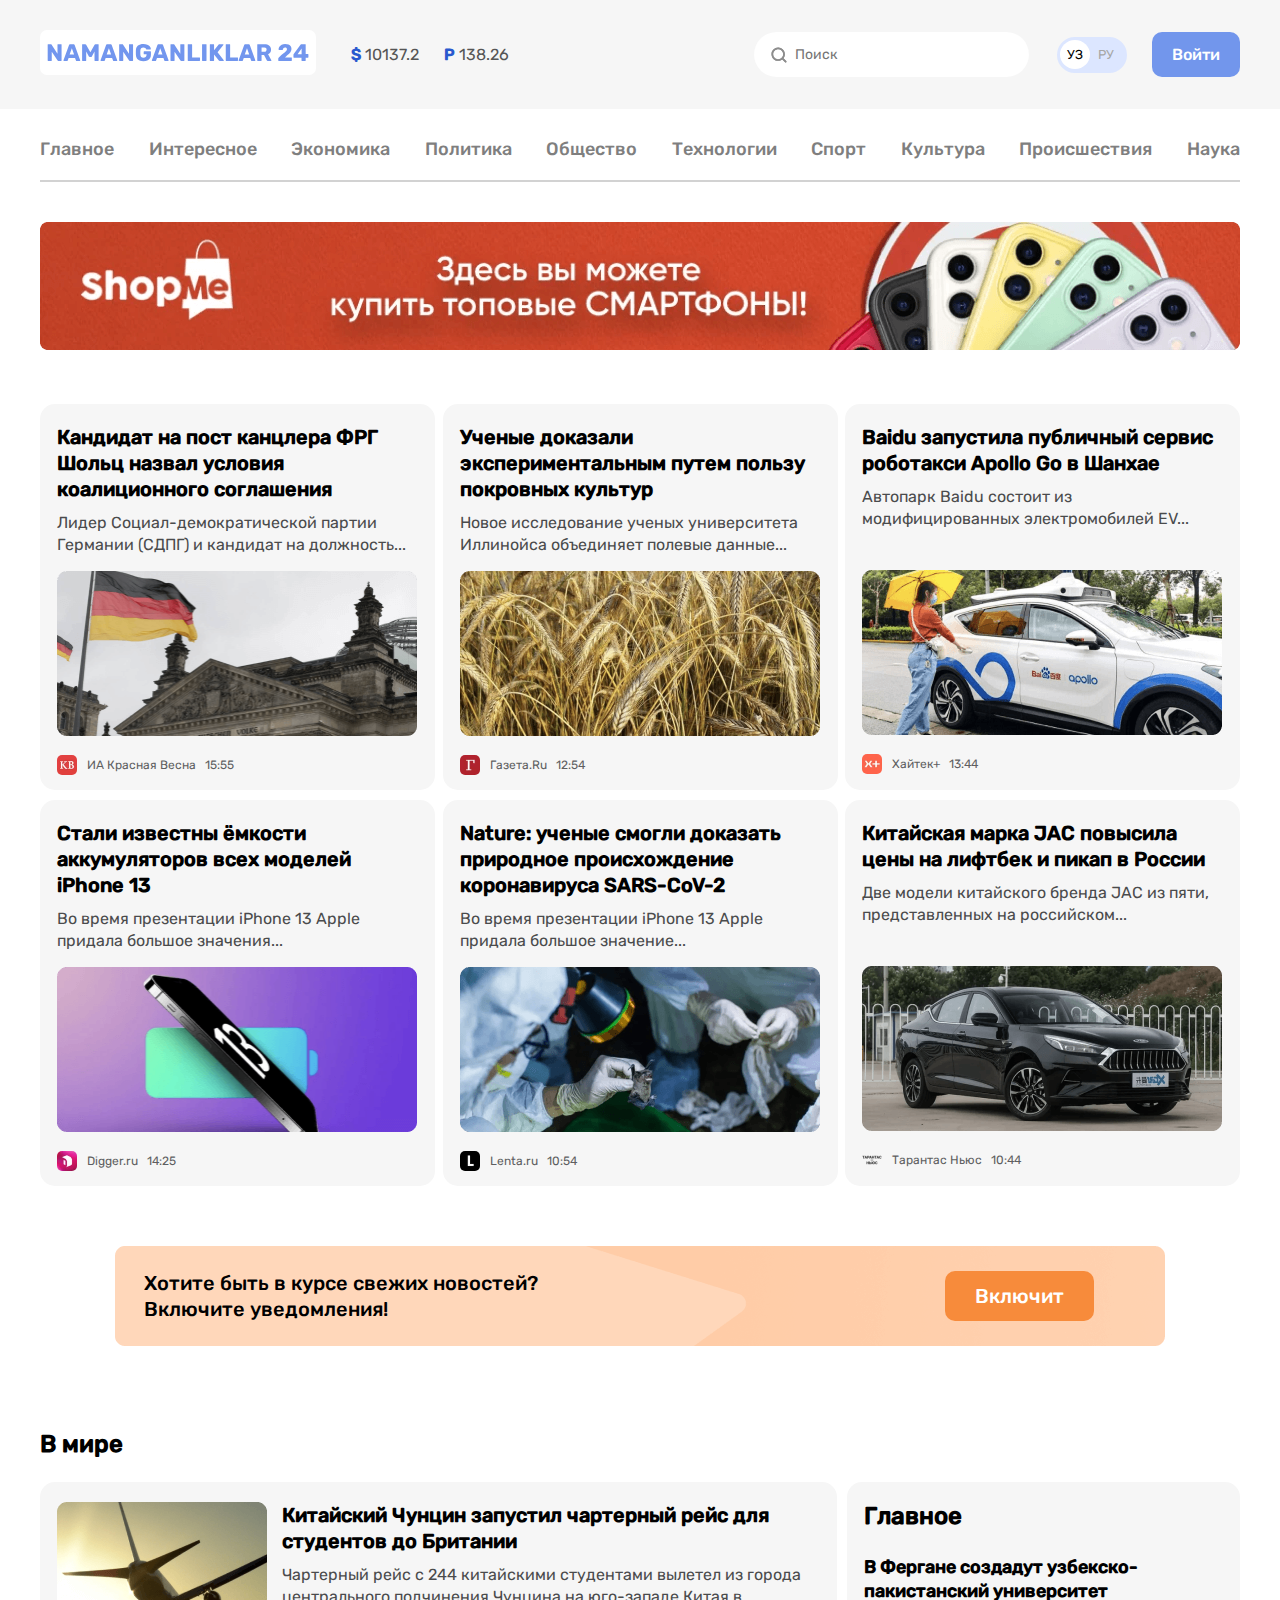
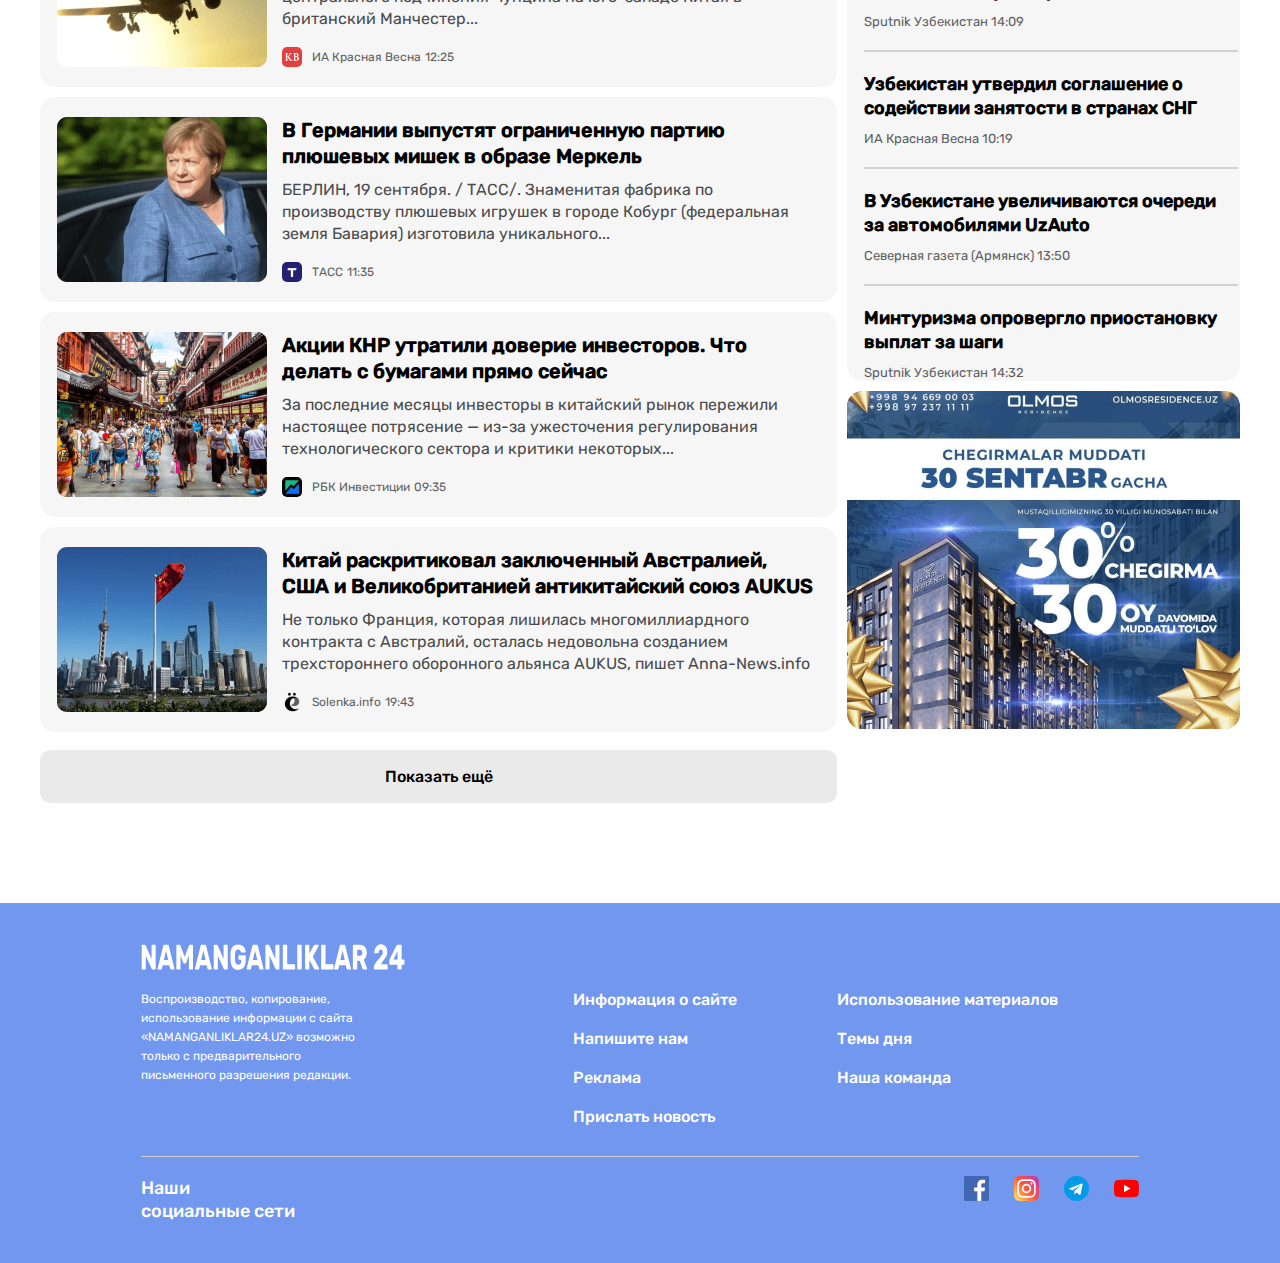
==== index.html @ 9ecb99a7 "pagetwo.html" ====
<!DOCTYPE html>
<html lang="en">
<head>
  <meta charset="UTF-8">
  <meta http-equiv="X-UA-Compatible" content="IE=edge">
  <meta name="viewport" content="width=device-width, initial-scale=1.0">
  <link rel="stylesheet" href="./main.css">
  <title>10-lesson</title>
</head>
<body>
  
  <!-- start heider -->
  <header class="site-header">
    <div class="header__box">
      <div class="container">
        <div class="namanganliklar__box">
          <a class="logotip__link" href="./index.html"><img class="logotip__img" src="./images/NAMANGANLIKLAR24.svg" width="276" height="45" alt="NAMANGANLIKLAR24"></a>
        
        <ul class="money__list">
          <li class="money__item money__item__add">
            <span class="money">$ </span>10137.2
          </li>
          <li class="money__item">
            <span class="money">P </span>138.26
          </li>
        </ul>
        <form class="search__box" action="https://echo.htmlacademy.ru/" method="get">
          <input class="form__input" type="search" name="search__site" aria-label="search" placeholder="Поиск">
        </form>
        <div class="language__box">
          <span class="uz">УЗ</span>
          <span class="ru">РУ</span>
        </div>
        <a class="botton__link" href="#">Войти</a>
        <!-- <button class="site__button" type="submit">Войти</button> -->
        </div>
      </div>
    </div>
    <div class="container">
      <nav class="navigation">
        <ul class="list">
          <li class="item">
            <a class="item__link" href="./index.html">Главное</a>
          </li>
          <li class="item">
            <a class="item__link" href="./pagetwo.html">Интересное</a>
          </li>
          <li class="item">
            <a class="item__link" href="#">Экономика</a>
          </li>
          <li class="item">
            <a class="item__link" href="#">Политика</a>
          </li>
          <li class="item">
            <a class="item__link" href="#">Общество</a>
          </li>
          <li class="item">
            <a class="item__link" href="#">Технологии</a>
          </li>
          <li class="item">
            <a class="item__link" href="#">Спорт</a>
          </li>
          <li class="item">
            <a class="item__link" href="#">Культура</a>
          </li>
          <li class="item">
            <a class="item__link" href="#">Происшествия</a>
          </li>
          <li class="item">
            <a class="item__link" href="#">Наука</a>
          </li>
        </ul>
        <hr class="site__hr">
      </nav>
    </div>
  </header>
  <!-- end heider -->

  <!-- main start -->
  <main class="site__main">
  <!-- start aside -->
  <aside class="site__aside">
    <div class="container">
      <a class="aside__link" href="#">
        <img class="aside__img" src="./images/aside.png" width="1200" height="128" alt="advertising of smartphones">
      </a>
    </div>
  </aside>
  <!-- end aside -->

  <!-- start section -->
  <section class="section__news">
    <div class="container">
      <h1 class="site__title">Daily messages</h1>
      <h2 class="site__news__title">Access to messages</h2>
      <ul class="news__list">
        <li class="news__item news__add">
          <a class="site__shooting" href="#">
            <div class="news__box">
            <h3 class="news__title">Кандидат на пост канцлера ФРГ Шольц назвал условия коалиционного соглашения</h3>
            <p class="news__text">Лидер Социал-демократической партии Германии (СДПГ) и кандидат на должность...</p>
          </div>
          <img class="news__img" src="./images/image1.png" width="360" height="165" alt="Germany flag">
          <div class="advertising__box">
            <img class="advertising__img" src="./images/image1.1.svg" width="20" height="20" alt="KB logotip">
            <span class="advertising__text">ИА Красная Весна</span>
            <time class="datetime">15:55</time>
          </div>
          </a>
        </li>
        <li class="news__item news__add">
          <a class="site__shooting" href="#">
            <div class="news__box">
            <h3 class="news__title">Ученые доказали экспериментальным путем пользу покровных культур</h3>
            <p class="news__text">Новое исследование ученых университета Иллинойса объединяет полевые данные... </p>
          </div>
          <img class="news__img" src="./images/image2.png" width="360" height="165" alt="wheat">
          <div class="advertising__box">
            <img class="advertising__img" src="./images/image2.2.svg" width="20" height="20" alt="G logotip">
            <span class="advertising__text">Газета.Ru</span>
            <time class="datetime">12:54</time>
          </div>
          </a>
        </li>
        <li class="news__item news__add">
          <a class="site__shooting" href="#">
            <div class="news__box box__tu">
            <h3 class="news__title">Baidu запустила публичный сервис роботакси Apollo Go в Шанхае</h3>
            <p class="news__text">Автопарк Baidu состоит из модифицированных электромобилей EV... </p>
          </div>
          <img class="news__img" src="./images/image3.png" width="360" height="165" alt="taxi">
          <div class="advertising__box">
            <img class="advertising__img" src="./images/image3.3.svg" width="20" height="20" alt="x+ logotip">
            <span class="advertising__text">Хайтек+</span>
            <time class="datetime">13:44</time>
          </div>
          </a>
        </li>
        <li class="news__item">
          <a class="site__shooting" href="#">
            <div class="news__box">
            <h3 class="news__title">Стали известны ёмкости аккумуляторов всех моделей iPhone 13</h3>
            <p class="news__text">Во время презентации iPhone 13 Apple придала большое значения...</p>
          </div>
          <img class="news__img" src="./images/image4.png" width="360" height="165" alt="phone">
          <div class="advertising__box">
            <img class="advertising__img" src="./images/image4.4.svg" width="20" height="20" alt="Digger.ru">
            <span class="advertising__text">Digger.ru</span>
            <time class="datetime">14:25</time>
          </div>
          </a>
        </li>
        <li class="news__item">
          <a class="site__shooting" href="#">
            <div class="news__box">
            <h3 class="news__title">Nature: ученые смогли доказать природное происхождение коронавируса SARS-CoV-2</h3>
            <p class="news__text">Во время презентации iPhone 13 Apple придала большое значение...</p>
          </div>
          <img class="news__img" src="./images/image5.png" width="360" height="165" alt="coronavirus">
          <div class="advertising__box">
            <img class="advertising__img" src="./images/image5.5.svg" width="20" height="20" alt="L logotip">
            <span class="advertising__text">Lenta.ru</span>
            <time class="datetime">10:54</time>
          </div>
          </a>
        </li>
        <li class="news__item">
          <a class="site__shooting" href="#">
            <div class="news__box box__tu">
            <h3 class="news__title">Китайская марка JAC повысила цены на лифтбек и пикап в России</h3>
            <p class="news__text">Две модели китайского бренда JAC из пяти, представленных на российском...</p>
          </div>
          <img class="news__img" src="./images/image6.png" width="360" height="165" alt="machine">
          <div class="advertising__box">
            <img class="advertising__img" src="./images/image6.6.svg" width="20" height="20" alt="trantas nyus logotip">
            <span class="advertising__text">Тарантас Ньюс</span>
            <time class="datetime">10:44</time>
          </div>
          </a>
        </li>
      </ul>
    </div>
  </section>
  <!-- end section -->

  <!-- start article -->
  <article class="site__article">
    <div class="container">
      <div class="connection__box">
        <div class="connection__tu">
          <p class="connection">Хотите быть в курсе свежих новостей?  Включите уведомления!</p>
        </div>
        <a class="connection__link" href="#">Включит</a>
      </div>
    </div>
  </article>
  <!-- end article -->
  <!-- start section -->
  <section class="World">
    <div class="container">
      <div class="World__box">
        <h3 class="World__title__texts">В мире</h3>
        <div class="list__box">
          <ul class="world__list">
            <li class="world__item">
                <img class="world__img" src="./images/image2.1.png" width="210" height="165" alt="airplane">
              <div class="message__box">
                <a class="world__items__link" href="#">
                  <h3 class="message__title">Китайский Чунцин запустил чартерный рейс для студентов до Британии</h3>
                </a>
                <p class="message__text">Чартерный рейс с 244 китайскими студентами вылетел из города центрального подчинения Чунцина на юго-западе Китая в британский Манчестер...</p>
                <div class="logotips__box">
                  <img class="logotip__images" src="./images/image1.1.svg" width="20" height="20" alt="KB logotip">
                  <span class="logotips__span">ИА Красная Весна </span>
                  <time class="datetime">12:25</time>
                </div>
              </div>
              </a>
            </li>
            <li class="world__item">
                <img class="world__img" src="./images/image2.2.png" width="210" height="165" alt="Bears in the guise of Merkel in Germany">
              <div class="message__box">
                <a class="world__items__link" href="#">
                  <h3 class="message__title">В Германии выпустят ограниченную партию плюшевых мишек в образе Меркель</h3>
                </a>
                <p class="message__text">БЕРЛИН, 19 сентября. / ТАСС/. Знаменитая фабрика по производству плюшевых игрушек в городе Кобург (федеральная земля Бавария) изготовила уникального...</p>
                <div class="logotips__box">
                  <img class="logotip__images" src="./images/t-logotip.svg" width="20" height="20" alt="T logotip">
                  <span class="logotips__span">ТАСС </span>
                  <time class="datetime"> 11:35</time>
                </div>
              </div>
              </a>
            </li>
            <li class="world__item">
                <img class="world__img" src="./images/image2.3.png" width="210" height="165" alt="PRC shares lost the confidence of investors">
              <div class="message__box">
                <a class="world__items__link" href="#">
                  <h3 class="message__title">Акции КНР утратили доверие инвесторов. Что делать с бумагами прямо сейчас</h3>
                </a>
                <p class="message__text">За последние месяцы инвесторы в китайский рынок пережили настоящее потрясение — из-за ужесточения регулирования технологического сектора и критики некоторых...</p>
                <div class="logotips__box">
                  <img class="logotip__images" src="./images/birja-logotip.svg" width="20" height="20" alt="birjalogotip">
                  <span class="logotips__span">РБК Инвестиции </span>
                  <time class="datetime">09:35</time>
                </div>
              </div>
              </a>
            </li>
            <li class="world__item world__item__add">
                <img class="world__img" src="./images/image2.4.png" width="210" height="165" alt="Criticized the aukus alliance against China">
              <div class="message__box">
                <a class="world__items__link" href="#">
                  <h3 class="message__title">Китай раскритиковал заключенный Австралией, США и Великобританией антикитайский союз AUKUS</h3>
                </a>
                <p class="message__text">Не только Франция, которая лишилась многомиллиардного контракта с Австралий, осталась недовольна созданием трехстороннего оборонного альянса AUKUS, пишет Anna-News.info</p>
                <div class="logotips__box">
                  <img class="logotip__images" src="./images/е-logotip.svg" width="20" height="20" alt="е logotip">
                  <span class="logotips__span">Solenka.info </span>
                  <time class="datetime">19:43</time>
                </div>
              </div>
              </a>
            </li>
          </ul>
          <div class="Main__page__box">
            <div class="page__box">
              <a class="main__page__box__link" href="./index.html">
                <h3 class="page__title">Главное</h3>
              </a>
              <ul class="page__list">
                <li class="page__item">
                  <a class="page__item__link" href="#">
                    <h4 class="title__box__text">В Фергане создадут узбекско-пакистанский университет</h4>
                <div class="datetime__box">
                  <span class="datetime__span">Sputnik Узбекистан </span>
                  <time class="datetime__main">14:09</time>
                </div>
                <hr class="site__hr">
                  </a>
                </li>
                <li class="page__item">
                  <a class="page__item__link" href="#">
                    <h4 class="title__box__text">Узбекистан утвердил соглашение о содействии занятости в странах СНГ</h4>
                <div class="datetime__box">
                  <span class="datetime__span">ИА Красная Весна </span>
                  <time class="datetime__main">10:19</time>
                </div>
                <hr class="site__hr">
                  </a>
                </li>
                <li class="page__item">
                  <a class="page__item__link" href="#">
                    <h4 class="title__box__text">В Узбекистане увеличиваются очереди за автомобилями UzAuto</h4>
                <div class="datetime__box">
                  <span class="datetime__span">Северная газета (Армянск) </span>
                  <time class="datetime__main">13:50</time>
                </div>
                <hr class="site__hr">
                  </a>
                </li>
                <li class="page__item page__item__add">
                  <a class="page__item__link" href="#">
                    <h4 class="title__box__text">Минтуризма опровергло приостановку выплат за шаги</h4>
                <div class="datetime__box datetime__box__add">
                  <span class="datetime__span">Sputnik Узбекистан </span>
                  <time class="datetime__main">14:32</time>
                </div>
                  </a>
                </li>
              </ul>
            </div>
            <aside class="aside__olmos">
              <!-- <a class="olmos__link" href="#"> -->
                <img class="olmos__img" src="./images/aside.2.png" width="393" height="338" alt="discount period until September 30">
              </a>
            </aside>

          </div>
        </div>
        <div class="next__link__box">
          <a class="next__link" href="#">Показать ещё</a>
        </div>
  
      </div>
    </div>
  </section>
  <!-- section end -->
</main>
<!-- main end -->

<!-- start footer -->
<footer class="site__footer">
  <div class="container">
    <div class="footer__box">
      <img class="footer__img" src="./images/logo2.svg" width="264" height="28" alt="logotip">
      <div class="logotip__box">
      <div class="boxx">
        <p class="footer__logotip__text">Воспроизводство, копирование, использование информации с сайта «NAMANGANLIKLAR24.UZ» возможно только с предварительного письменного разрешения редакции.</p>
      </div>
      <ul class="footer__the__list">
        <li class="footer__the__item">Информация о сайте</li>
        <li class="footer__the__item">Напишите нам</li>
        <li class="footer__the__item">Реклама</li>
        <li class="footer__the__item add">Прислать новость</li>
      </ul>
      <ul class="footer__theme__list">
        <li class="footer__theme__item">Использование материалов</li>
        <li class="footer__theme__item">Темы дня</li>
        <li class="footer__theme__item item__add">Наша команда</li>
      </ul>
    </div>
    
    <!-- <hr class="footer__hr"> -->
    <div class="logotip__footer">
      <di class="footer__text__boxx">
        <p class="footer__text">Наши социальные сети</p>
      </di>
      <ul class="logotip__list">
        <li class="logotip__item">
          <a class="logotip__item__ling__footer" href="#">
            <img class="logotip__item__img__footer" src="./images/facebook2.svg" width="25" height="25" alt="facebook">
          </a>
        </li>
        <li class="logotip__item">
          <a class="logotip__item__ling__footer" href="#">
            <img class="logotip__item__img__footer" src="./images/instagram2.svg" width="25" height="25" alt="instagram">
          </a>
        </li>
        <li class="logotip__item">
          <a class="logotip__item__ling__footer" href="#">
            <img class="logotip__item__img__footer" src="./images/telegram2.svg" width="25" height="25" alt="telegram">
          </a>
        </li>
        <li class="logotip__item logotip__item__add">
          <a class="logotip__item__ling__footer" href="#">
            <img class="logotip__item__img__footer" src="./images/youtube2.svg" width="25" height="25" alt="you tube">
          </a>
        </li>
      </ul>
    </div>
    </div>
  </div>
</footer>
<!-- end footer -->
</body>
</html>
---- main.css ----
@font-face {
  font-family: "Rubik";
  font-weight: 400;
  font-display: swap;
  src: url("./fonts/rubik-v26-cyrillic_latin-regular.woff2") format("woff2"),
       url("./fonts/rubik-v26-cyrillic_latin-regular.woff") format("woff");
}
@font-face {
  font-family: "Rubik";
  font-weight: 500;
  font-display: swap;
  src: url("./fonts/rubik-v26-cyrillic_latin-500.woff2") format("woff2"),
       url("./fonts/rubik-v26-cyrillic_latin-500.woff") format("woff");
}

* {
  box-sizing: border-box;
}
body {
  font-family: "Rubik";
  font-weight: 500;
  margin: 0;
}
/* start header */
.site-header {
  padding-bottom: 40px;
}
.header__box {
  margin-bottom: 30px;
  padding: 30px 0;
  background-color: #F6F6F6;
}
.container {
  width: 1240px;
  margin-right: auto;
  margin-left: auto;
  padding-right: 20px;
  padding-left: 20px;
}
.namanganliklar__box {
  display: flex;
  align-items: center;
}
.logotip__link {
  margin-right: 35px;
}
.money__list {
  display: flex;
  margin-top: 0;
  margin-right: auto;
  margin-bottom: 0;
  padding-left: 0;
  list-style: none;
}
.money__item {
  font-weight: 400;
  line-height: 19px;
  color: #555555;
}
.money__item__add {
  margin-right: 25px;
}
.money {
  font-weight: 700;
  line-height: 19px;
  color: #2959CE;
}
.search__box {
  margin-right: 28px;
  /* display: flex; */
  /* align-items: center; */
  /* margin-right: 25px; */
  /* padding-top: 12px; */
  /* padding-right: 192px; */
  /* padding-bottom: 12px; */
  /* padding-left: 15px; */
  /* border-radius: 60px; */
  /* background-color: #fff; */
}
.form__input {
  width: 275px;
  /* height: 45px; */
  font-family: "Rubik", "Arial", sans-serif;
  font-style: normal;
  font-weight: 400;
  font-size: 14px;
  line-height: 17px;
  color: #8d8d8d;
  padding-top: 14px;
  padding-bottom: 14px;
  padding-left: 41px;
  border: none;
  background-image: url("./images/search.svg");
  background-position: 15px center;
  background-repeat: no-repeat;
  border-radius: 60px;
}
.search {
  font-weight: 400;
  font-size: 14px;
  line-height: 17px;
  color: #8D8D8D;
}
.language__box {
  width: 70px;
  height: 36px;
  display: flex;
  /* justify-content: center; */
  align-items: center;
  margin-right: 25px;
  border: 3px solid #DCE6FF;
  background-color: #DCE6FF;
  border-radius: 39px;
}
.uz {
  margin-right: 8px;
  padding-top: 7px;
  padding-right: 7px;
  padding-bottom: 7px;
  padding-left: 7px;
  font-weight: 400;
  font-size: 13px;
  line-height: 15px;
  background-color: #fff;
  border-radius: 50%;
}
.ru {
  font-weight: 400;
  font-size: 13px;
  line-height: 15px;
  color: #A6A6A6;
}
.botton__link {
  padding-top: 13px;
  padding-right: 20px;
  padding-bottom: 13px;
  padding-left: 20px;
  text-decoration: none;
  line-height: 19px;
  background-color: #7296EC;
  color: #fff;
  border-radius: 10px;
}
/* .site__button {
  line-height: 19px;
  color: #fff;
  padding-top: 13px;
  padding-right: 20px;
  padding-bottom: 13px;
  padding-left: 20px;
  background-color: #7296ec;
  border-radius: 10px;
  border: none;
} */
.navigation {
}
.list {
  display: flex;
  justify-content: space-between;
  margin-top: 0;
  margin-bottom: 20px;
  padding-left: 0;
}
.item {
  list-style: none;
}
.item__link {
  text-decoration: none;
  font-size: 18px;
  line-height: 21px;
  text-align: center;
  color: #7F7F7F;
}
.site__hr {
  margin-top: 0;
  margin-bottom: 0;
  border: 1px solid #D1D1D1;
}
/* end header */

/* start aside */
.site__aside {
}
/* end aside */

/* start section */
.section__news {
  padding-top: 50px;
  padding-bottom: 60px;
}
.site__title {
  position: absolute;
  width: 1px;
  height: 1px;
  margin: -1px;
  padding: 0;
  overflow: hidden;
  border: 0;
  clip: rect(0 0 0 0)
}
.site__news__title {
  position: absolute;
  width: 1px;
  height: 1px;
  margin: -1px;
  padding: 0;
  overflow: hidden;
  border: 0;
  clip: rect(0 0 0 0)
}
.news__list {
  display: flex;
  flex-wrap: wrap;
  justify-content: space-between;
  margin-top: 0;
  margin-bottom: 0;
  padding-left: 0;
}
.news__item {
  padding-top: 20px;
  padding-right: 18px;
  padding-bottom: 15px;
  padding-left: 17px;
  list-style: none;
  background-color: #f6f6f6;
  border-radius: 15px;
}
.news__add {
  margin-bottom: 10px;
}
.site__shooting {
  text-decoration: none;
}
.news__box {
  width: 360px;
  margin-bottom: 15px;
}
.box__tu {
  margin-bottom: 40px;
}
.news__title {
  margin-top: 0;
  margin-bottom: 10px;
  font-size: 20px;
  line-height: 26px;
  color: #000;
}
.news__text {
  margin-top: 0;
  margin-bottom: 0;
  font-weight: 400;
  font-size: 16px;
  line-height: 22px;
  color: #4A4B4C;

}
.news__img {
  margin-bottom: 15px;
}
.advertising__box {
  display: flex;
  align-items: center;
}
.advertising__img {
  margin-right: 10px;
}
.advertising__text {
  margin-right: 5px;
  font-weight: 400;
  font-size: 12px;
  line-height: 14px;
  color: #5E5F61;

}
.datetime {
  font-weight: 400;
  font-size: 12px;
  line-height: 14px;
  color: #5E5F61;

}
/* end section */

/* start article */
.site__article {
  padding-bottom: 60px;
}
.connection__box {
  width: 1050px;
  height: 100px;
  display: flex;
  justify-content: space-between;
  align-items: center;
  margin-right: auto;
  margin-left: auto;
  padding-right: 71px;
  padding-left: 29px;
  background: url("./images/bacground.png");
  background-repeat: no-repeat;
}
.connection__tu {
  width: 404px;
}
.connection {
  margin-top: 0;
  margin-bottom: 0;
  font-size: 20px;
  line-height: 26px;
}
.connection__link {
  padding-top: 13px;
  padding-right: 30px;
  padding-bottom: 13px;
  padding-left: 30px;
  text-decoration: none;
  font-size: 20px;
  line-height: 24px;
  background-color: #f78b3b;
  border-radius: 10px;
  color: #fff;
}
/* end article */

/* start section */
.World {
}
.World__box {
  padding-bottom: 100px;
}
.World__title__texts {
  font-size: 24px;
  line-height: 28px;
}
.list__box {
  display: flex;
  justify-content: space-between;
  margin-bottom: 17px;
}
.world__list {
  margin-top: 0;
  margin-bottom: 0;
  padding-left: 0;
}
.world__item {
  width: 797px;
  display: flex;
  margin-bottom: 10px;
  padding-top: 20px;
  padding-right: 20px;
  padding-bottom: 20px;
  padding-left: 17px;
  list-style: none;
  background: #f6f6f6;
  border-radius: 15px;
}
.world__item__add {
  margin-bottom: 0;
}
.world__items__link {
  display: block;
  text-decoration: none;
  color: #000;
}
.world__img {
  margin-right: 15px;
}
.message__box {
  width: 535px;
}
.message__title {
  margin-top: 0;
  margin-bottom: 10px;
  font-size: 20px;
  line-height: 26px;
}
.message__text {
  margin-top: 0;
  margin-bottom: 17px;
  font-weight: 400;
  line-height: 22px;
  color: #4a4b4c;
}
.logotips__box {
  display: flex;
  align-items: center;
}
.logotip__images {
  margin-right: 10px;
}
.logotips__span {
  font-weight: 400;
  font-size: 12px;
  line-height: 14px;
  color: #5E5F61;
}
.datetime {
  margin-left: 4px;
}
.Main__page__box {
}
.page__box {
  width: 393px;
  margin-bottom: 10px;
  padding-top: 20px;
  padding-right: 2px;
  /* padding-bottom: 25px; */
  padding-left: 17px;
  background: #F6F6F6;
  border-radius: 15px;
}
.main__page__box__link {
  text-decoration: none;
}
.page__title {
  margin-top: 0;
  margin-bottom: 25px;
  font-size: 24px;
  line-height: 28px;
  color: #000;
}
.page__list {
  margin-top: 0;
  margin-bottom: 10px;
  padding-left: 0;
}
.page__item {
  list-style: none;
  margin-bottom: 20px;
}
.page__item__add {
  margin-bottom: 0;
}
.page__item__link {
  text-decoration: none;
}
.title__box__text {
  margin-top: 0;
  margin-bottom: 8px;
  font-size: 18px;
  line-height: 24px;
  color: #000;
}
.datetime__box {
  margin-bottom: 20px;
}
.datetime__box__add {
  margin-bottom: 0;
}
.site__hr {
  border: 1px solid #d2d2d2;
  color: #d2d2d2;
}
.datetime__span {
  font-weight: 400;
  font-size: 13px;
  line-height: 15px;
  color: #5e5f61;
}
.datetime__main {
  font-weight: 400;
  font-size: 13px;
  line-height: 15px;
  color: #5e5f61;
}
.aside__olmos {
}
.olmos__link {
}
.olmos__img {
}
.next__link__box {
  width: 797px;
  display: flex;
  justify-content: center;
  padding-top: 17px;
  padding-bottom: 17px;
  background: #eaeaea;
  border-radius: 10px;
}
.next__link {
  text-decoration: none;
  line-height: 19px;
  color: #000;
}
/* end section */

/* start footer */
.site__footer {
  padding-top: 40px;
  padding-bottom: 40px;
  background-color: #7297ef;
}
.footer__box {
  width: 998px;
  margin-right: auto;
  margin-left: auto;
}
.footer__img {
  margin-bottom: 15px;
}
.logotip__box {
  display: flex;
  border-bottom: 1px solid #cecece;
}
.boxx {
  width: 229px;
  margin-right: 203px;
}
.footer__logotip__text {
  font-family: "Rubik", "Arial", sans-serif;
  font-weight: 400;
  font-size: 12px;
  line-height: 19px;
  margin-top: 0;
  margin-bottom: 0;
  color: #fff;
}
.footer__the__list {
  margin-top: 0;
  margin-right: 100px;
  margin-bottom: 0;
  padding-left: 0;
  list-style: none;
}
.footer__the__item {
  line-height: 19px;
  margin-bottom: 20px;
  color: #fff;
}
.add {
  margin-bottom: 30px;
}
.footer__theme__list {
  margin-top: 0;
  margin-bottom: 0;
  padding-left: 0;
  list-style: none;
}
.footer__theme__item {
  line-height: 19px;
  margin-bottom: 20px;
  color: #fff;
}
.item__add {
  margin-bottom: 0;
}
.logotip__footer {
  display: flex;
  justify-content: space-between;
  align-items: center;
}
.footer__text__boxx {
  width: 161px;
  display: flex;
}
.footer__text {
  font-size: 18px;
  line-height: 23px;
  margin-top: 20px;
  margin-bottom: 0;
  color: #fff;
}
.logotip__list {
  display: flex;
  margin-top: 0;
  margin-bottom: 0;
  padding-left: 0;
}
.logotip__item {
  margin-right: 25px;
  list-style: none;
}
.logotip__item__add {
  margin-right: 0;
}
.logotip__item__ling__footer {
}
.logotip__item__img__footer {
}
/* end footer */
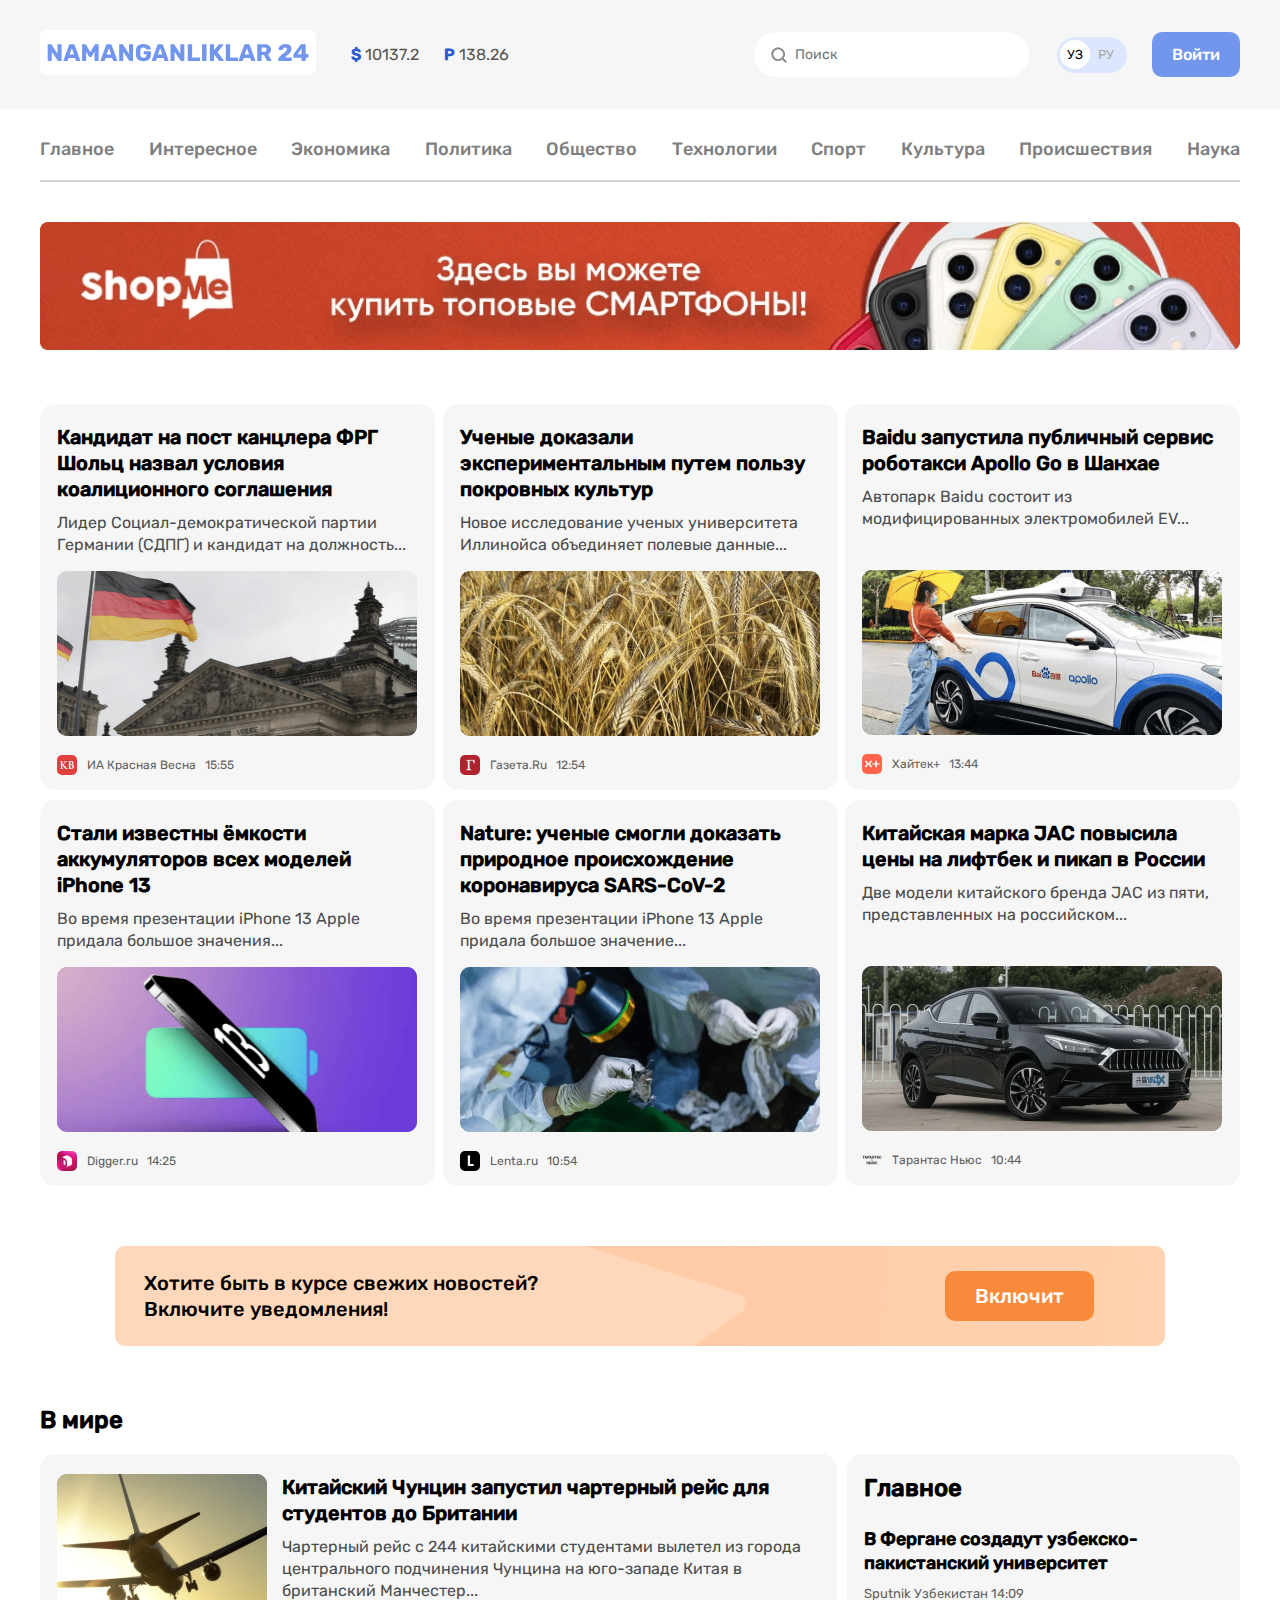
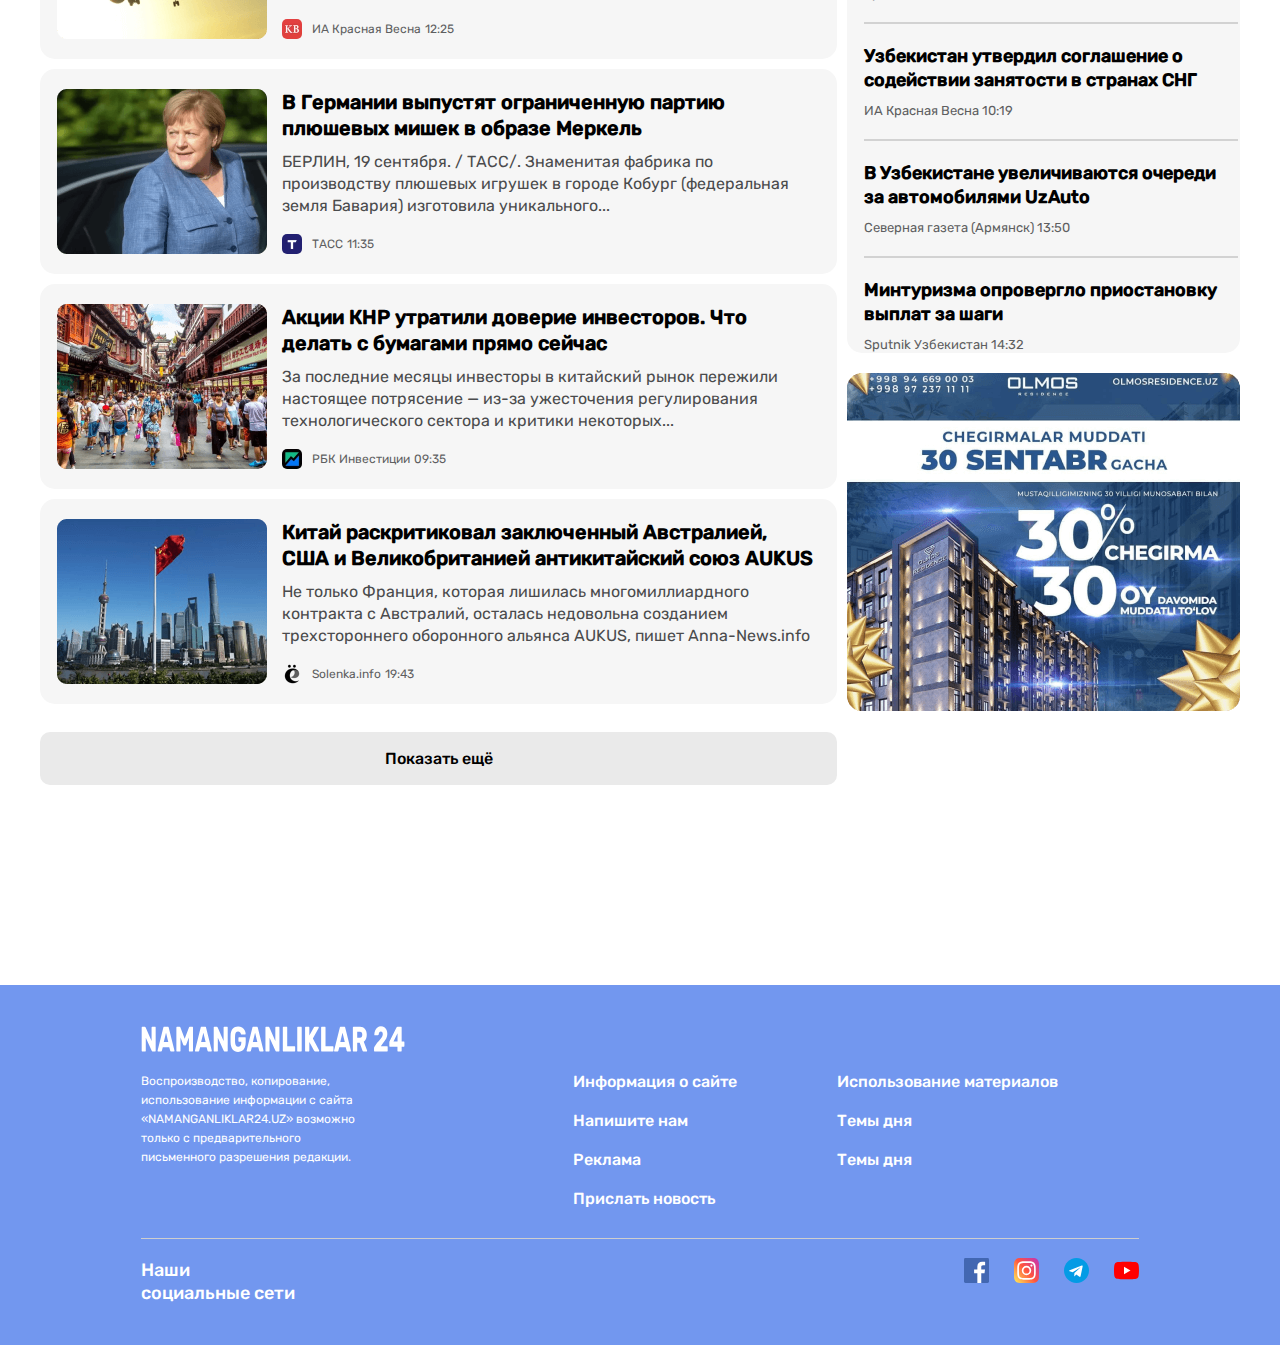
==== commit 18237207: "add html vs css" ====
--- a/index.html
+++ b/index.html
@@ -55,7 +55,7 @@
             <a class="item__link" href="#">Общество</a>
           </li>
           <li class="item">
-            <a class="item__link" href="#">Технологии</a>
+            <a class="item__link" href="./pagethere.html">Технологии</a>
           </li>
           <li class="item">
             <a class="item__link" href="#">Спорт</a>
@@ -339,15 +339,15 @@
         <p class="footer__logotip__text">Воспроизводство, копирование, использование информации с сайта «NAMANGANLIKLAR24.UZ» возможно только с предварительного письменного разрешения редакции.</p>
       </div>
       <ul class="footer__the__list">
-        <li class="footer__the__item">Информация о сайте</li>
-        <li class="footer__the__item">Напишите нам</li>
-        <li class="footer__the__item">Реклама</li>
-        <li class="footer__the__item add">Прислать новость</li>
+        <li class="footer__the__item"><a class="footer__the__item__link" href="#">Информация о сайте</a></li>
+        <li class="footer__the__item"><a class="footer__the__item__link" href="./pagefour.html">Напишите нам</a></li>
+        <li class="footer__the__item"><a class="footer__the__item__link" href="#">Реклама</a></li>
+        <li class="footer__the__item add"><a class="footer__the__item__link" href="#">Прислать новость</a></li>
       </ul>
       <ul class="footer__theme__list">
-        <li class="footer__theme__item">Использование материалов</li>
-        <li class="footer__theme__item">Темы дня</li>
-        <li class="footer__theme__item item__add">Наша команда</li>
+        <li class="footer__theme__item"><a class="footer__the__item__link" href="#">Использование материалов</a></li>
+        <li class="footer__theme__item"><a class="footer__the__item__link" href="#">Темы дня</a></li>
+        <li class="footer__theme__item item__add"><a class="footer__the__item__link" href="#">Темы дня</a></li>
       </ul>
     </div>
     
--- a/main.css
+++ b/main.css
@@ -17,7 +17,7 @@
   box-sizing: border-box;
 }
 body {
-  font-family: "Rubik";
+  font-family: "Rubik","Arial", sans-serif;
   font-weight: 500;
   margin: 0;
 }
@@ -324,12 +324,17 @@
 /* start section */
 .World {
 }
+.add__world {
+  padding-top: 50px;
+}
 .World__box {
   padding-bottom: 100px;
 }
 .World__title__texts {
   font-size: 24px;
   line-height: 28px;
+  margin-top: 0;
+  margin-bottom: 20px;
 }
 .list__box {
   display: flex;
@@ -527,6 +532,10 @@
   margin-bottom: 20px;
   color: #fff;
 }
+.footer__the__item__link {
+  text-decoration: none;
+  color: #fff;
+}
 .add {
   margin-bottom: 30px;
 }
@@ -577,4 +586,253 @@
 }
 .logotip__item__img__footer {
 }
-/* end footer */+/* end footer */
+
+
+/* --/--/--/--/--/--/--/--/ */
+.World {
+  padding-bottom: 100px;
+}
+.world__box__pagethere {
+}
+.pagethere__box {
+  display: flex;
+  justify-content: space-between;
+  margin-bottom: 60px;
+}
+.world__box__page {
+  width: 797px;
+  padding-bottom: 50px;
+  border-bottom: 1px solid #d2d2d2;
+}
+.logotip__boxx {
+  display: flex;
+  align-items: center;
+  margin-bottom: 30px;
+}
+.logotip__images {
+}
+.logotips__span {
+}
+.datetime {
+}
+.pagethere__title {
+  margin-top: 0;
+  margin-bottom: 20px;
+  font-size: 26px;
+  line-height: 36px;
+}
+.site__pagethere__img {
+  margin-bottom: 25px;
+}
+.page__text {
+  font-family: "Rubik", "Arial", sans-serif;
+  font-weight: 400;
+  font-size: 20px;
+  line-height: 30px;
+  margin-top: 0;
+  margin-bottom: 24px;
+}
+.add__pagethere {
+  margin-bottom: 0;
+}
+.pagethere__title__addd {
+  font-size: 24px;
+  line-height: 28px;
+  margin-top: 0;
+  margin-bottom: 20px;
+}
+.pagethere__list {
+  display: flex;
+  justify-content: space-between;
+  margin-top: 0;
+  margin-bottom: 0;
+  padding-left: 0;
+}
+.pagethere__item {
+  /* width: 346px; */
+  list-style: none;
+  margin-right: 10px;
+  padding-top: 20px;
+  padding-right: 18px;
+  padding-bottom: 15px;
+  padding-left: 17px;
+  background-color: #f6f6f6;
+  border-radius: 15px;
+
+}
+.pagethere__item__title {
+  font-size: 20px;
+  line-height: 26px;
+  margin-top: 0;
+  margin-bottom: 10px;
+}
+.pagethere__item__text__box {
+  width: 354px;
+  margin-bottom: 20px;
+}
+.pagethere__item__text {
+  font-family: "Rubik", "Arial", sans-serif;
+  font-weight: 400;
+  line-height: 22px;
+  margin-top: 0;
+  margin-bottom: 0;
+  color: #4a4b4c;
+}
+.logotip__add {
+  margin-bottom: 0;
+}
+.page__item {
+  margin-bottom: 20px;
+}
+.datetime__box {
+  margin-bottom: 20px;
+}
+
+/* --/--/--/--/--/--/--/--/--/--/-/--/--/--/-- */
+.site__title__h {
+  position: absolute;
+  width: 1px;
+  height: 1px;
+  margin: -1px;
+  padding: 0;
+  overflow: hidden;
+  border: 0;
+  clip: rect(0 0 0 0)
+}
+.site__section {
+  padding-top: 60px;
+  padding-bottom: 100px;
+}
+.site__title__h {
+}
+.box__form {
+  display: flex;
+  justify-content: space-between;
+  align-items: flex-start;
+}
+.box__form__title {
+  font-size: 24px;
+  line-height: 28px;
+  margin-top: 0;
+  margin-bottom: 20px;
+}
+.site__form {
+  width: 696px;
+  /* height: 290px; */
+  display: flex;
+  flex-wrap: wrap;
+}
+.input__text {
+  width: 343px;
+  font-family: "Rubik", "Arial", sans-serif;
+  font-weight: 400;
+  line-height: 19px;
+  margin-right: 10px;
+  margin-bottom: 10px;
+  padding-top: 18px;
+  padding-right: 291px;
+  padding-bottom: 18px;
+  padding-left: 20px;
+  color: #000;
+  border: 1px solid rgba(0, 0, 0, 0.2);
+  border-radius: 10px;
+  opacity: 0.5;
+}
+.input__tel {
+  width: 343px;
+  font-family: "Rubik", "Arial", sans-serif;
+  font-weight: 400;
+  line-height: 19px;
+  margin-bottom: 10px;
+  padding-top: 18px;
+  padding-right: 194px;
+  padding-bottom: 18px;
+  padding-left: 20px;
+  color: #000;
+  border: 1px solid rgba(0, 0, 0, 0.2);
+  border-radius: 10px;
+  opacity: 0.5;
+}
+.input__email {
+  width: 696px;
+  font-family: "Rubik", "Arial", sans-serif;
+  font-weight: 400;
+  line-height: 19px;
+  margin-bottom: 10px;
+  padding-top: 18px;
+  padding-right: 526px;
+  padding-bottom: 18px;
+  padding-left: 20px;
+  color: #000;
+  border: 1px solid rgba(0, 0, 0, 0.2);
+  border-radius: 10px;
+  opacity: 0.5;
+}
+.site__textarea {
+  width: 696px;
+  height: 180px;
+  font-family: "Rubik", "Arial", sans-serif;
+  font-weight: 400;
+  line-height: 19px;
+  margin-bottom: 20px;
+  padding-top: 18px;
+  padding-left: 20px;
+  resize: none;
+  color: #000;
+  border: 1px solid rgba(0, 0, 0, 0.2);
+  border-radius: 10px;
+  opacity: 0.5;
+}
+.site__button {
+  line-height: 19px;
+  margin-left: auto;
+  padding-top: 17px;
+  padding-right: 30px;
+  padding-bottom: 17px;
+  padding-left: 30px;
+  color: #fff;
+  background-color: #7297ef;
+  border-radius: 10px;
+  border: none
+}
+.form__list {
+  width: 494px;
+  margin-top: 0;
+  margin-bottom: 0;
+  padding-top: 40px;
+  padding-bottom: 30px;
+  padding-left: 25px;
+  background-color: #f6f6f6;
+  border-radius: 10px;
+}
+.form__item {
+  width: 444px;
+  font-size: 20px;
+  line-height: 24px;
+  margin-bottom: 20px;
+  list-style: none;
+  border-bottom: 1px solid #d2d2d2;
+}
+.form__item__add {
+  margin-bottom: 0;
+  border: none;
+}
+.form__link {
+  display: inline-block;
+  font-family: "Rubik", "Arial", sans-serif;
+  font-weight: 400;
+  line-height: 19px;
+  margin-bottom: 20px;
+  text-decoration: none;
+  color: #000;
+}
+.form__link__add {
+  margin-bottom: 0;
+}
+.form__item__text {
+  font-size: 20px;
+  line-height: 24px;
+  margin-top: 0;
+  margin-bottom: 7px;
+}
